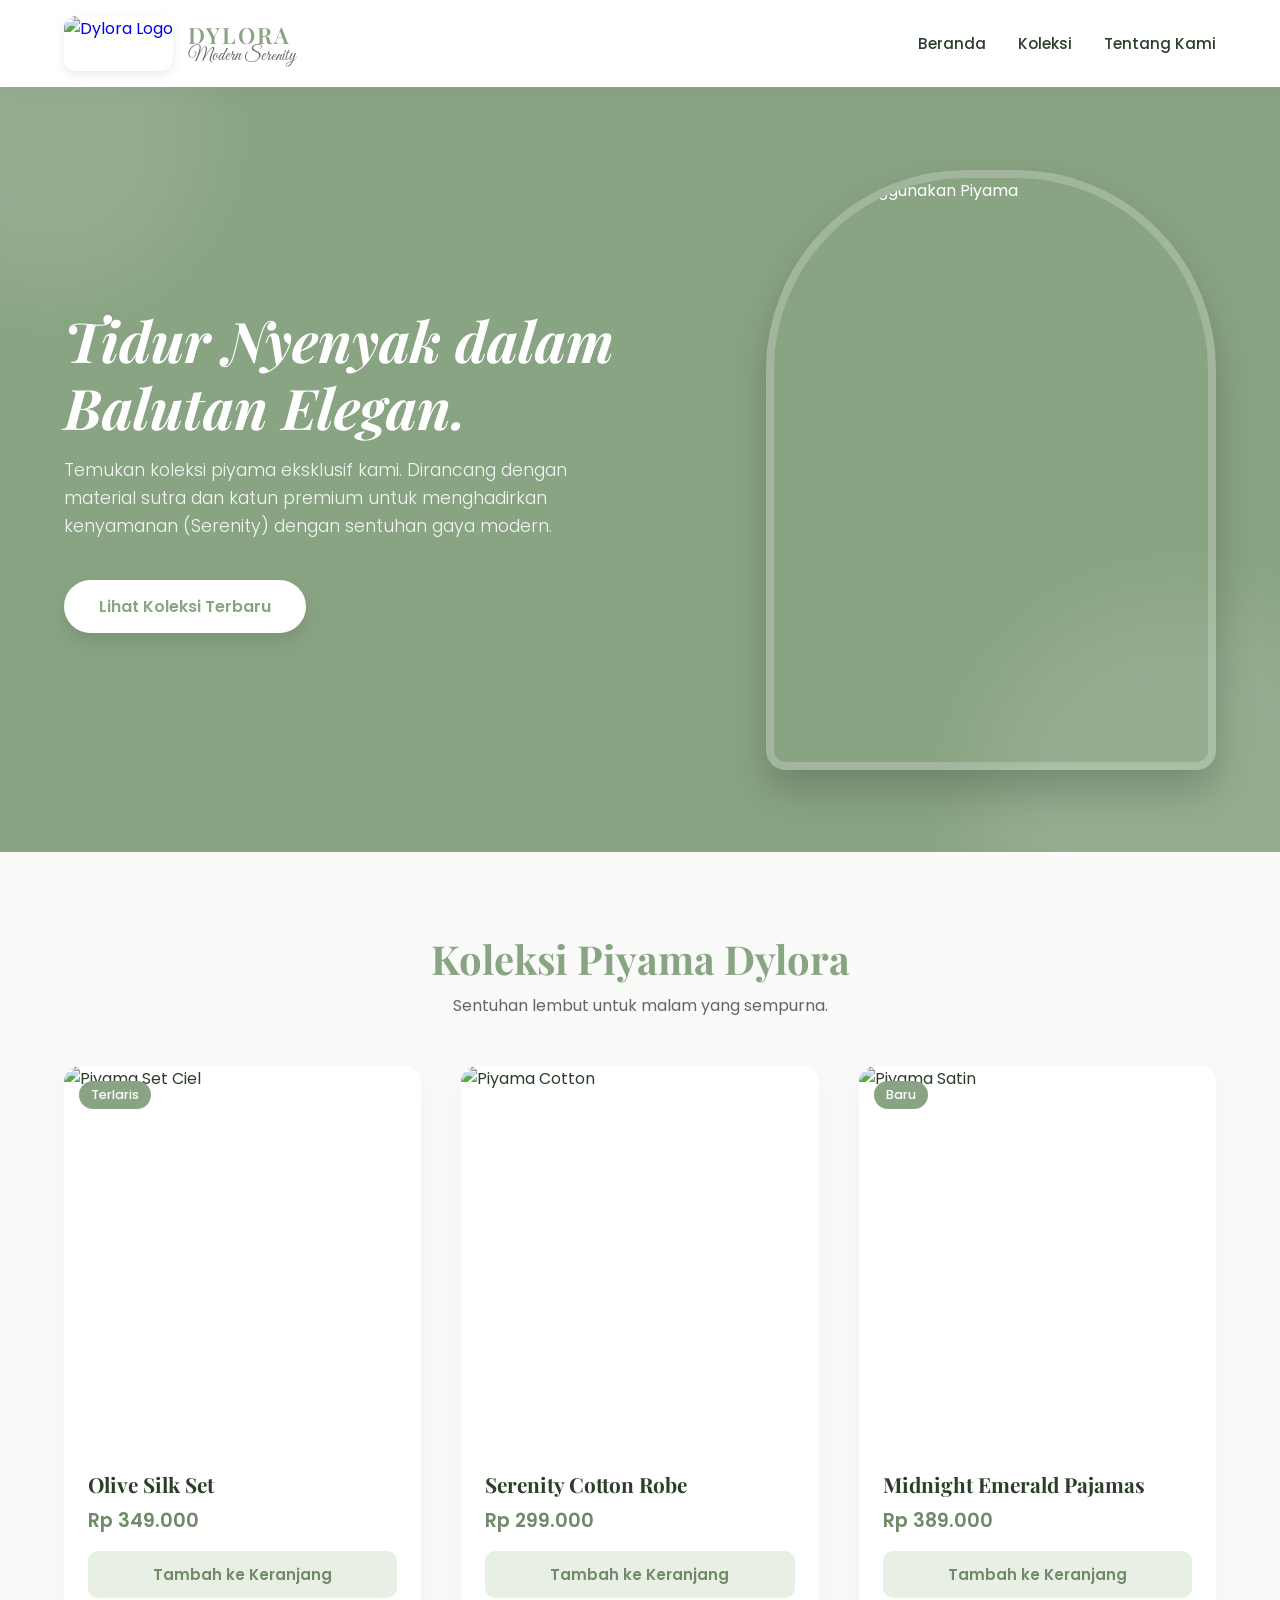
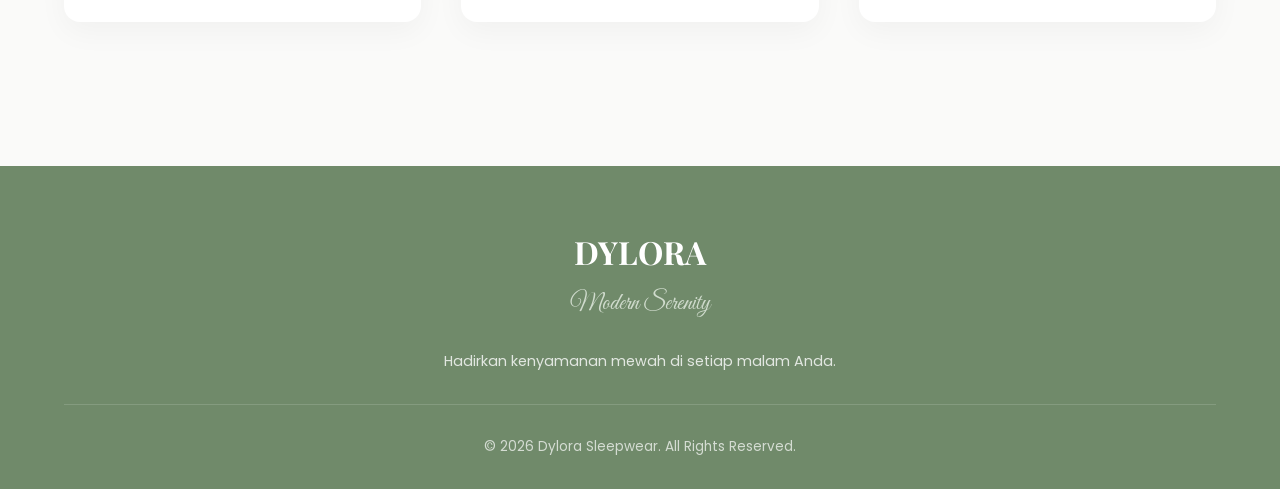
==== public/index.html @ 0601592d "Create index.html" ====
<!DOCTYPE html>
<html lang="id">
<head>
    <meta charset="UTF-8">
    <meta name="viewport" content="width=device-width, initial-scale=1.0">
    <title>Dylora - Modern Serenity Sleepwear</title>
    
    <link href="https://fonts.googleapis.com/css2?family=Playfair+Display:ital,wght@0,400;0,600;1,400&family=Poppins:wght@300;400;500;600&family=Great+Vibes&display=swap" rel="stylesheet">
    
    <style>
        /* --- VARIABEL WARNA (Disesuaikan dengan Logo Dylora) --- */
        :root {
            --primary: #89A483; /* Hijau Sage dari logo */
            --primary-dark: #708a6a;
            --primary-light: #e8f0e6;
            --text-dark: #2c3e2a;
            --text-gray: #666666;
            --white: #ffffff;
            --bg-body: #fafaf9;
        }

        /* --- RESET & DASAR --- */
        * { margin: 0; padding: 0; box-sizing: border-box; }
        body { 
            font-family: 'Poppins', sans-serif; 
            background-color: var(--bg-body); 
            color: var(--text-dark);
            scroll-behavior: smooth;
        }
        
        /* Font Elegan untuk Heading */
        h1, h2, h3, .brand-text { font-family: 'Playfair Display', serif; }

        /* --- NAVIGASI (HEADER) --- */
        nav { 
            display: flex; 
            justify-content: space-between; 
            align-items: center; 
            padding: 1rem 5%; 
            background: var(--white); 
            box-shadow: 0 4px 20px rgba(0,0,0,0.03); 
            position: sticky; 
            top: 0; 
            z-index: 100; 
        }
        .logo-container { display: flex; align-items: center; gap: 15px; text-decoration: none;}
        .logo-container img { 
            height: 55px; 
            border-radius: 12px; /* Memberikan sentuhan modern pada kotak logo */
            box-shadow: 0 4px 10px rgba(137, 164, 131, 0.2);
        }
        .brand-name {
            display: flex;
            flex-direction: column;
        }
        .brand-text { font-size: 1.4rem; color: var(--primary); font-weight: 600; letter-spacing: 2px;}
        .brand-tag { font-family: 'Great Vibes', cursive; font-size: 1.1rem; color: var(--text-gray); margin-top: -5px;}
        
        .nav-links { display: flex; gap: 2rem; list-style: none; }
        .nav-links a { text-decoration: none; color: var(--text-dark); font-weight: 500; font-size: 0.95rem; transition: color 0.3s; }
        .nav-links a:hover { color: var(--primary); }

        /* --- HERO SECTION --- */
        .hero { 
            display: flex; 
            align-items: center; 
            justify-content: space-between; 
            padding: 0 5%; 
            background: var(--primary); 
            color: var(--white); 
            min-height: 85vh; 
            gap: 2rem;
            position: relative;
            overflow: hidden;
        }
        .hero-content { flex: 1; max-width: 600px; z-index: 2; }
        .hero-content h1 { font-size: 3.5rem; margin-bottom: 1rem; line-height: 1.2; font-style: italic; }
        .hero-content p { font-size: 1.1rem; margin-bottom: 2.5rem; font-weight: 300; line-height: 1.6; opacity: 0.9; }
        
        .btn-primary { 
            display: inline-block; 
            padding: 14px 35px; 
            background: var(--white); 
            color: var(--primary); 
            text-decoration: none; 
            border-radius: 30px; 
            font-weight: 600; 
            transition: all 0.3s ease; 
            box-shadow: 0 10px 20px rgba(0,0,0,0.1);
        }
        .btn-primary:hover { background: var(--bg-body); transform: translateY(-3px); }

        .hero-image { flex: 1; display: flex; justify-content: flex-end; position: relative; z-index: 2;}
        .hero-image img { 
            width: 100%; 
            max-width: 450px; 
            height: 600px;
            object-fit: cover; 
            border-radius: 200px 200px 20px 20px; /* Bentuk arch yang modern */
            box-shadow: 0 20px 40px rgba(0,0,0,0.2); 
            border: 8px solid rgba(255,255,255,0.2);
        }

        /* Elemen Dekoratif */
        .blob { position: absolute; background: rgba(255,255,255,0.1); border-radius: 50%; filter: blur(40px); }
        .blob-1 { width: 300px; height: 300px; top: -100px; left: -100px; }
        .blob-2 { width: 400px; height: 400px; bottom: -150px; right: -100px; }

        /* --- PRODUCTS SECTION (Card Layout) --- */
        .products-section { padding: 5rem 5%; text-align: center; }
        .products-section h2 { font-size: 2.5rem; color: var(--primary); margin-bottom: 0.5rem; }
        .products-section > p { color: var(--text-gray); margin-bottom: 3rem; }

        .product-grid { 
            display: grid; 
            grid-template-columns: repeat(auto-fit, minmax(280px, 1fr)); 
            gap: 2.5rem; 
        }

        /* Desain Kartu Produk (Kekinian) */
        .product-card { 
            background: var(--white); 
            border-radius: 16px; 
            overflow: hidden; 
            box-shadow: 0 10px 30px rgba(0,0,0,0.04); 
            transition: all 0.4s ease; 
            text-align: left;
            position: relative;
        }
        .product-card:hover { transform: translateY(-10px); box-shadow: 0 15px 35px rgba(137, 164, 131, 0.15); }
        
        .img-container { position: relative; overflow: hidden; height: 380px; }
        .img-container img { width: 100%; height: 100%; object-fit: cover; transition: transform 0.5s ease; }
        .product-card:hover .img-container img { transform: scale(1.05); }
        
        .badge { position: absolute; top: 15px; left: 15px; background: var(--primary); color: white; padding: 5px 12px; border-radius: 20px; font-size: 0.8rem; font-weight: 500; }

        .product-info { padding: 1.5rem; }
        .product-info h3 { font-size: 1.3rem; margin-bottom: 0.5rem; color: var(--text-dark); }
        .price { color: var(--primary-dark); font-weight: 600; font-size: 1.2rem; margin-bottom: 1rem; }
        
        .btn-add-cart { 
            width: 100%; 
            padding: 12px; 
            background: var(--primary-light); 
            color: var(--primary-dark); 
            border: none; 
            border-radius: 10px; 
            font-family: 'Poppins', sans-serif;
            font-weight: 600;
            font-size: 0.95rem;
            cursor: pointer; 
            transition: all 0.3s; 
        }
        .product-card:hover .btn-add-cart { background: var(--primary); color: var(--white); }

        /* --- FOOTER --- */
        footer { background: var(--primary-dark); color: var(--white); text-align: center; padding: 4rem 5% 2rem; margin-top: 4rem;}
        footer h2 { font-size: 2rem; margin-bottom: 1rem; }
        footer p { opacity: 0.8; font-size: 0.9rem; margin-bottom: 2rem; }
        .copyright { border-top: 1px solid rgba(255,255,255,0.2); padding-top: 2rem; font-size: 0.85rem; opacity: 0.7; }
        
        /* Responsive Design */
        @media (max-width: 768px) {
            .hero { flex-direction: column; text-align: center; padding-top: 4rem; padding-bottom: 4rem;}
            .hero-image { display: none; /* Sembunyikan gambar besar di layar HP agar rapi */ }
            .nav-links { display: none; } /* Bisa ditambahkan hamburger menu nanti */
        }
    </style>
</head>
<body>

    <nav>
        <a href="#" class="logo-container">
            <img src="public/assets/DYLORA.png" alt="Dylora Logo">
            <div class="brand-name">
                <span class="brand-text">DYLORA</span>
                <span class="brand-tag">Modern Serenity</span>
            </div>
        </a>
        <ul class="nav-links">
            <li><a href="#">Beranda</a></li>
            <li><a href="#koleksi">Koleksi</a></li>
            <li><a href="#">Tentang Kami</a></li>
        </ul>
    </nav>

    <section class="hero">
        <div class="blob blob-1"></div>
        <div class="blob blob-2"></div>
        <div class="hero-content">
            <h1>Tidur Nyenyak dalam Balutan Elegan.</h1>
            <p>Temukan koleksi piyama eksklusif kami. Dirancang dengan material sutra dan katun premium untuk menghadirkan kenyamanan (Serenity) dengan sentuhan gaya modern.</p>
            <a href="#koleksi" class="btn-primary">Lihat Koleksi Terbaru</a>
        </div>
        <div class="hero-image">
            <img src="https://images.unsplash.com/photo-1548029584-d75d3110cb1b?auto=format&fit=crop&q=80&w=600" alt="Model menggunakan Piyama">
        </div>
    </section>

    <section id="koleksi" class="products-section">
        <h2>Koleksi Piyama Dylora</h2>
        <p>Sentuhan lembut untuk malam yang sempurna.</p>

        <div class="product-grid">
            
            <div class="product-card">
                <div class="img-container">
                    <span class="badge">Terlaris</span>
                    <img src="https://images.unsplash.com/photo-1620799140408-edc6dcb6d633?auto=format&fit=crop&q=80&w=600" alt="Piyama Set Ciel">
                </div>
                <div class="product-info">
                    <h3>Olive Silk Set</h3>
                    <div class="price">Rp 349.000</div>
                    <button class="btn-add-cart" onclick="alert('Olive Silk Set ditambahkan ke keranjang!')">Tambah ke Keranjang</button>
                </div>
            </div>

            <div class="product-card">
                <div class="img-container">
                    <img src="https://images.unsplash.com/photo-1522337660859-02fbefca4702?auto=format&fit=crop&q=80&w=600" alt="Piyama Cotton">
                </div>
                <div class="product-info">
                    <h3>Serenity Cotton Robe</h3>
                    <div class="price">Rp 299.000</div>
                    <button class="btn-add-cart" onclick="alert('Serenity Cotton Robe ditambahkan ke keranjang!')">Tambah ke Keranjang</button>
                </div>
            </div>

            <div class="product-card">
                <div class="img-container">
                    <span class="badge">Baru</span>
                    <img src="https://images.unsplash.com/photo-1616091093714-c64882e9ab55?auto=format&fit=crop&q=80&w=600" alt="Piyama Satin">
                </div>
                <div class="product-info">
                    <h3>Midnight Emerald Pajamas</h3>
                    <div class="price">Rp 389.000</div>
                    <button class="btn-add-cart" onclick="alert('Midnight Emerald Pajamas ditambahkan ke keranjang!')">Tambah ke Keranjang</button>
                </div>
            </div>

        </div>
    </section>

    <footer>
        <h2 style="font-family: 'Playfair Display', serif;">DYLORA</h2>
        <p style="font-family: 'Great Vibes', cursive; font-size: 1.5rem; color: var(--primary-light);">Modern Serenity</p>
        <p>Hadirkan kenyamanan mewah di setiap malam Anda.</p>
        <div class="copyright">
            &copy; 2026 Dylora Sleepwear. All Rights Reserved.
        </div>
    </footer>

</body>
</html>
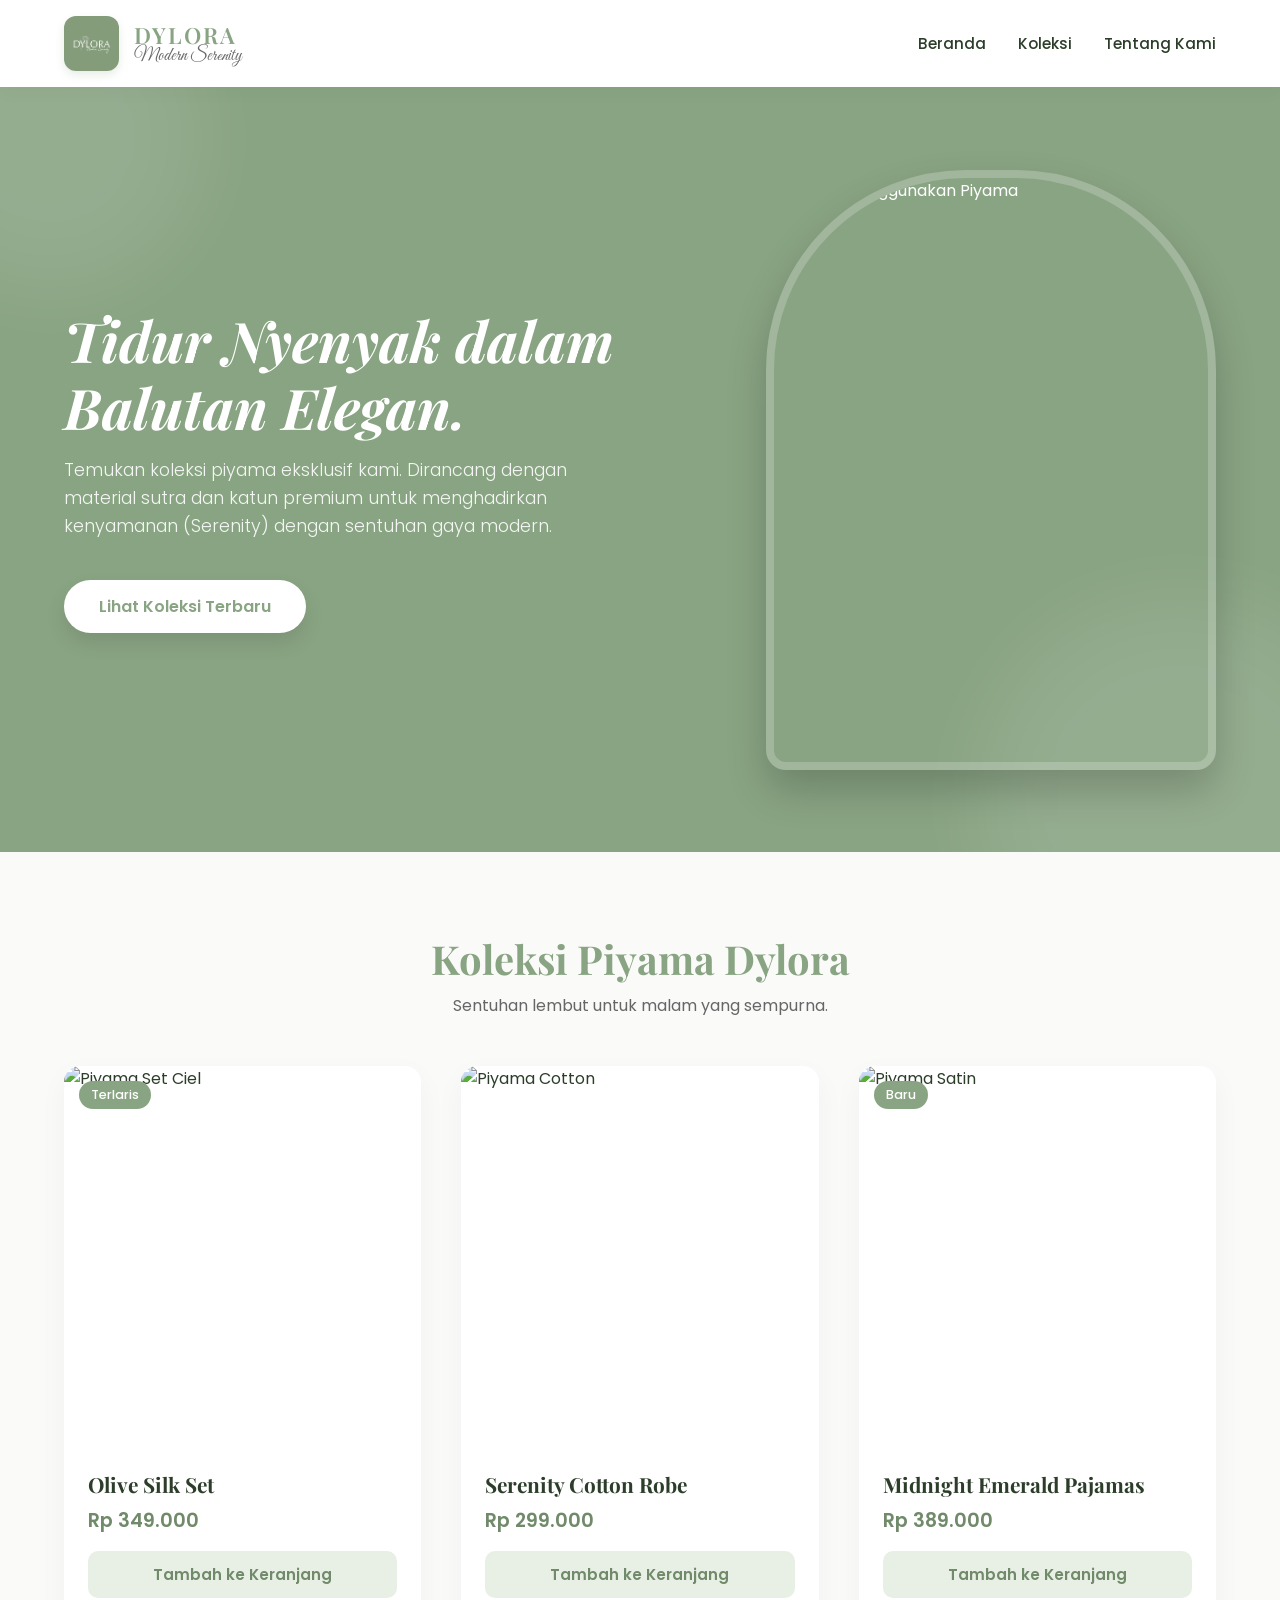
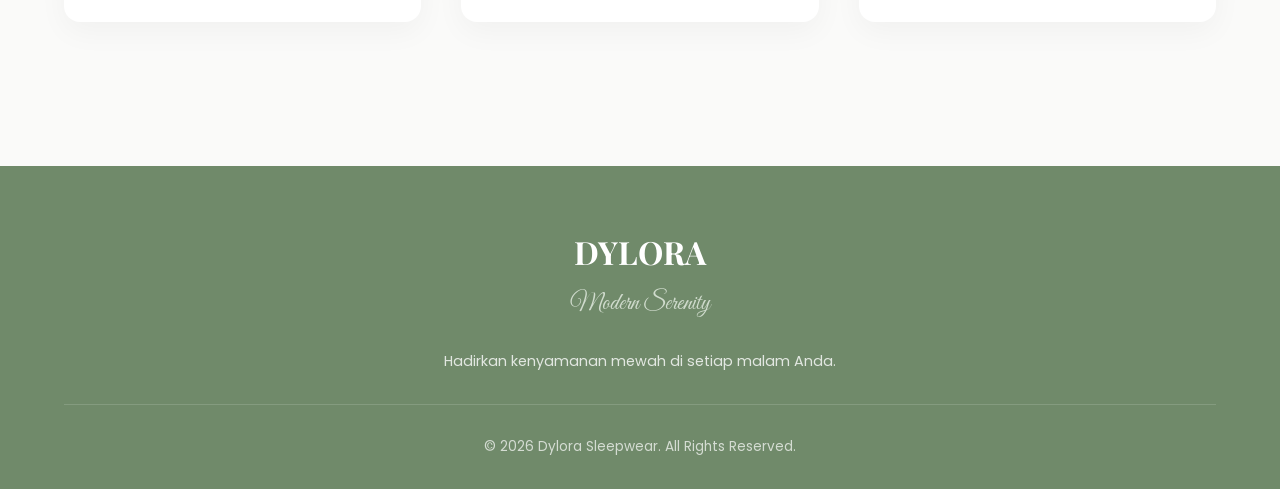
==== commit 58a336f6: "Update index.html" ====
--- a/public/index.html
+++ b/public/index.html
@@ -172,7 +172,7 @@
 
     <nav>
         <a href="#" class="logo-container">
-            <img src="public/assets/DYLORA.png" alt="Dylora Logo">
+            <img src="assets/DYLORA.png" alt="Dylora Logo">
             <div class="brand-name">
                 <span class="brand-text">DYLORA</span>
                 <span class="brand-tag">Modern Serenity</span>
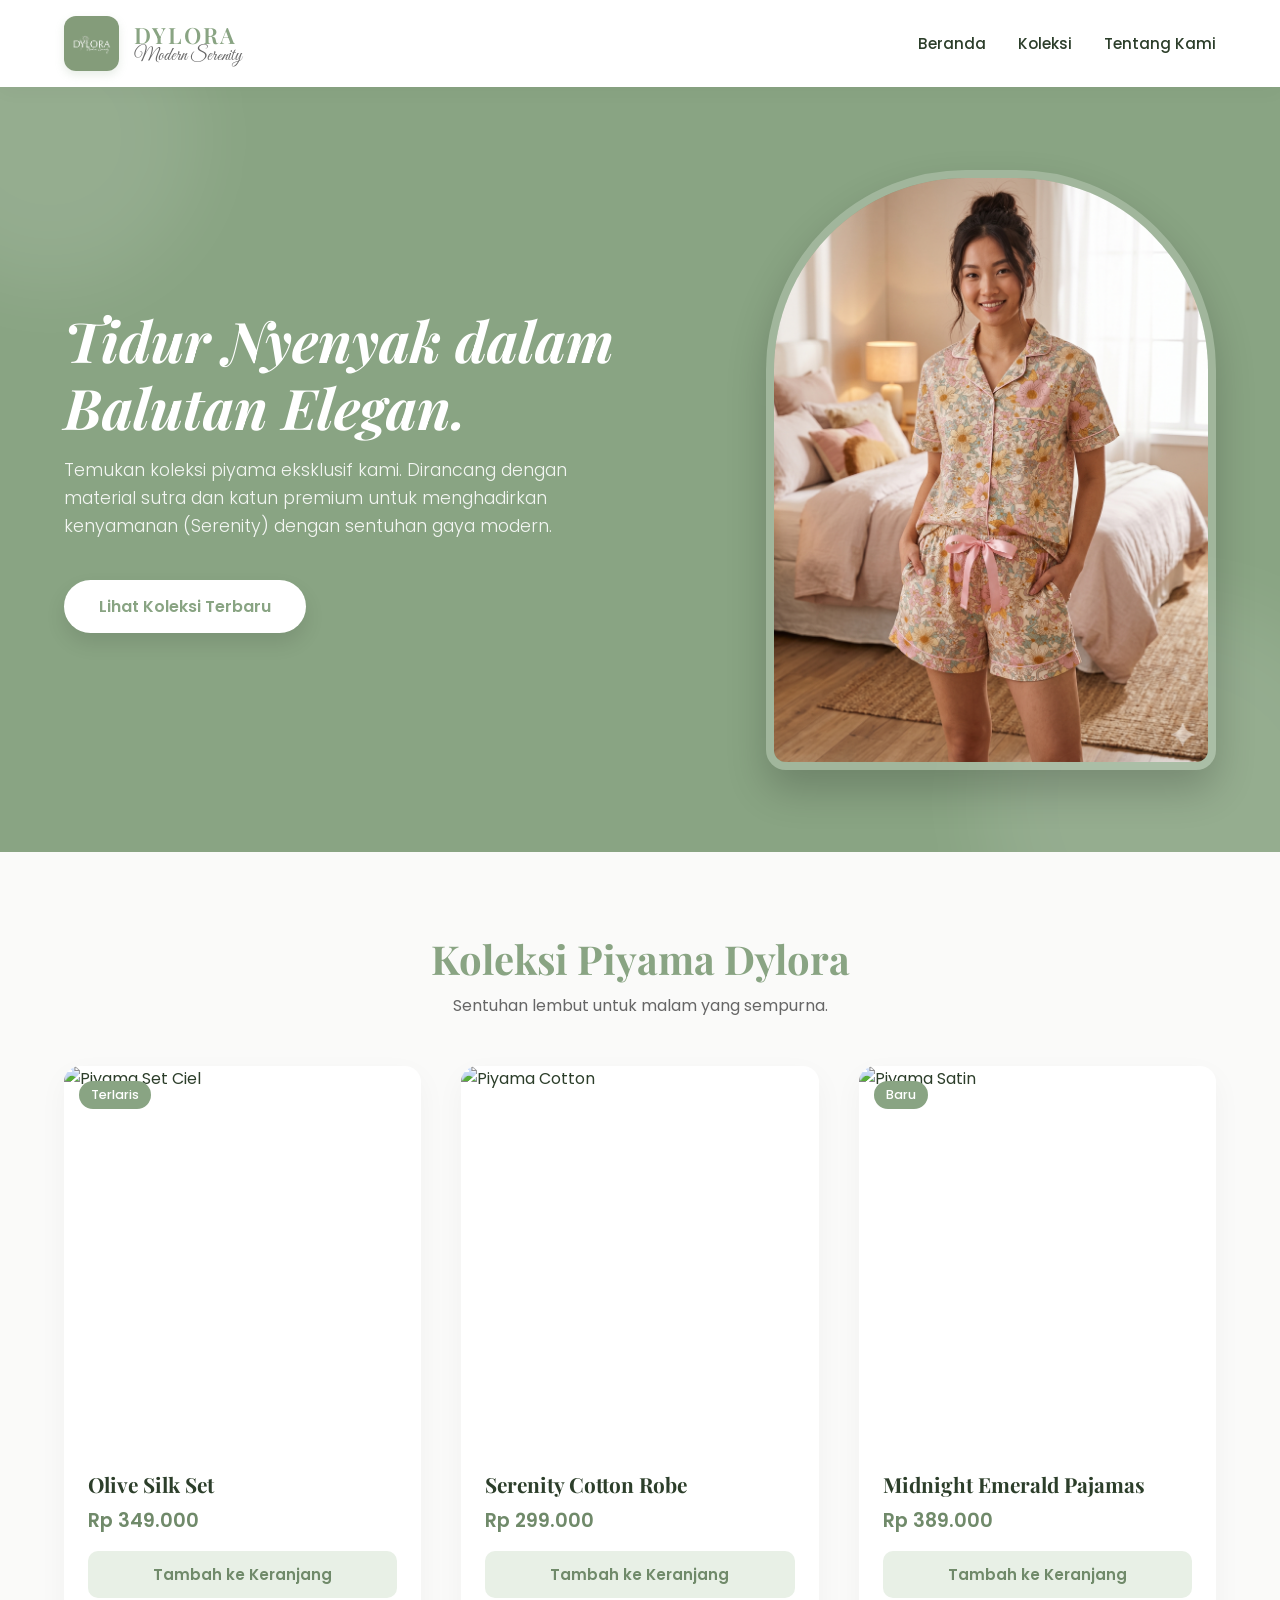
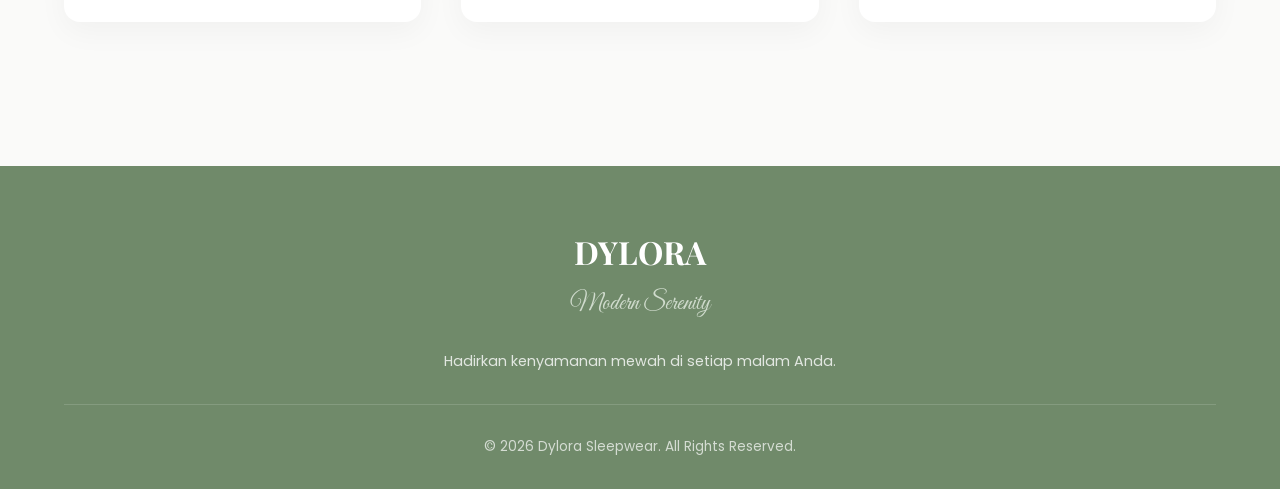
==== commit 23c913a9: "Update index.html" ====
--- a/public/index.html
+++ b/public/index.html
@@ -193,9 +193,9 @@
             <p>Temukan koleksi piyama eksklusif kami. Dirancang dengan material sutra dan katun premium untuk menghadirkan kenyamanan (Serenity) dengan sentuhan gaya modern.</p>
             <a href="#koleksi" class="btn-primary">Lihat Koleksi Terbaru</a>
         </div>
-        <div class="hero-image">
-            <img src="https://images.unsplash.com/photo-1548029584-d75d3110cb1b?auto=format&fit=crop&q=80&w=600" alt="Model menggunakan Piyama">
-        </div>
+<div class="hero-image">
+    <img src="assets/Model_Wanita.png" alt="Model menggunakan Piyama">
+</div>
     </section>
 
     <section id="koleksi" class="products-section">
